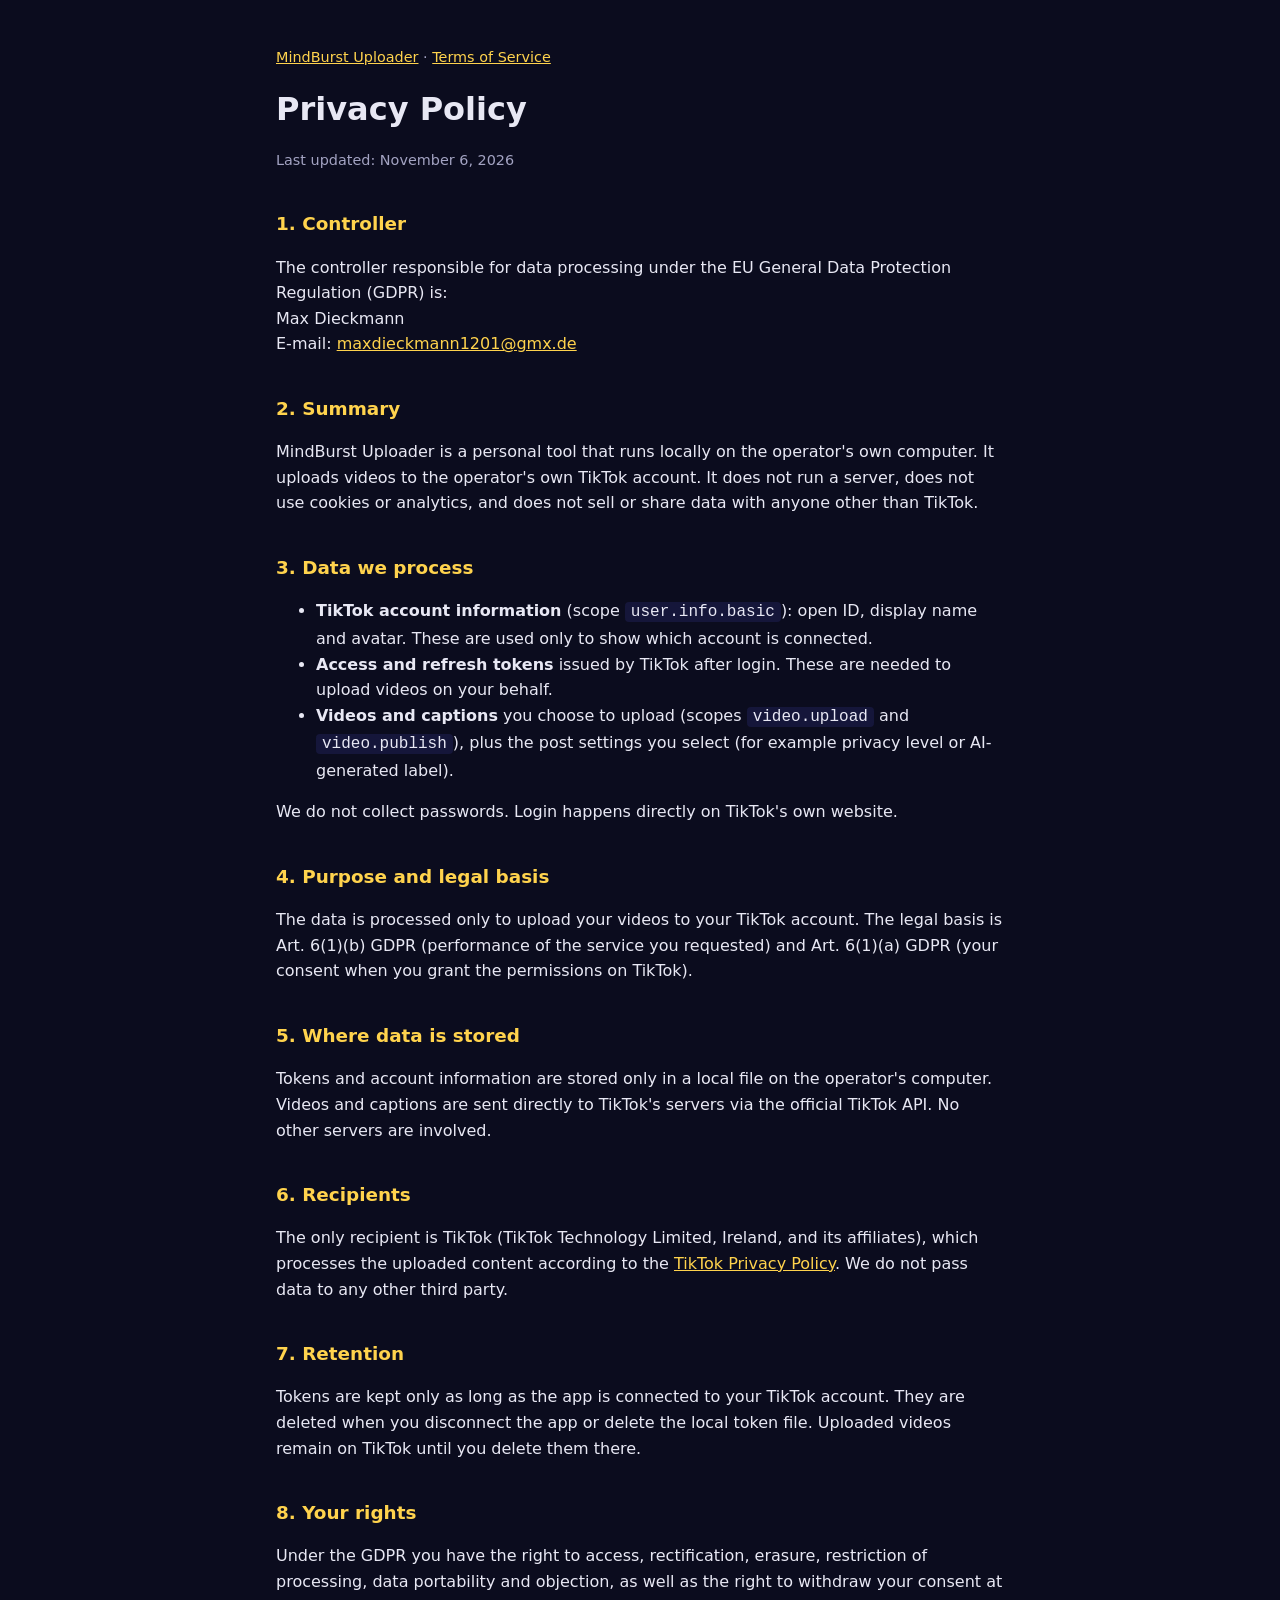
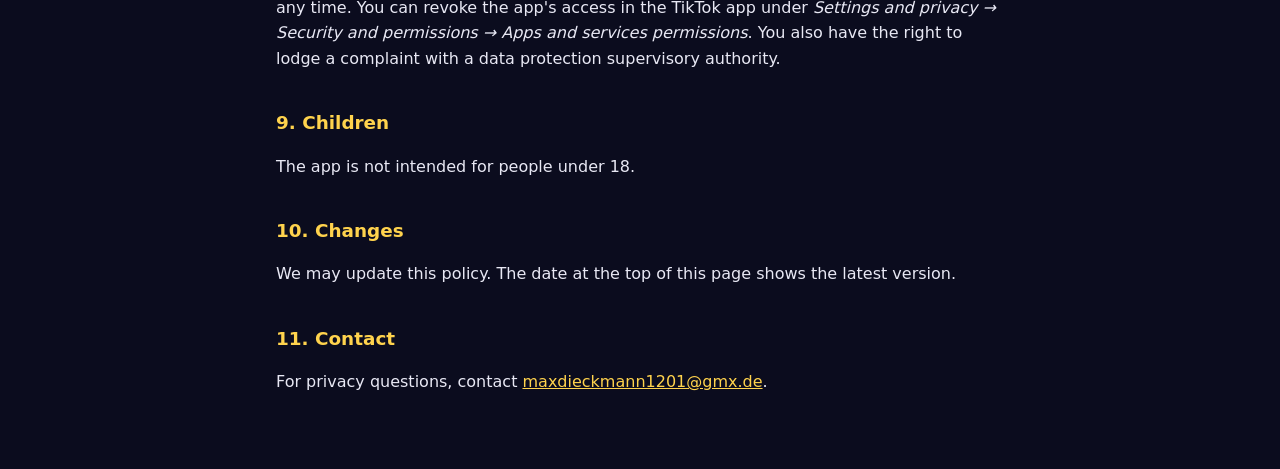
==== privacy.html @ dea6c138 "Add files via upload" ====
<!doctype html>
<html lang="en">
<head>
<meta charset="utf-8">
<meta name="viewport" content="width=device-width, initial-scale=1">
<title>Privacy Policy – MindBurst Uploader</title>
<link rel="stylesheet" href="style.css">
</head>
<body>
<main>
<p class="nav"><a href="index.html">MindBurst Uploader</a> · <a href="terms.html">Terms of Service</a></p>
<h1>Privacy Policy</h1>
<p class="meta">Last updated: November 6, 2026</p>

<h2>1. Controller</h2>
<p>The controller responsible for data processing under the EU General Data Protection Regulation (GDPR) is:<br>
Max Dieckmann<br>
E-mail: <a href="mailto:maxdieckmann1201@gmx.de">maxdieckmann1201@gmx.de</a></p>

<h2>2. Summary</h2>
<p>MindBurst Uploader is a personal tool that runs locally on the operator's own computer. It uploads videos to the operator's own TikTok account. It does not run a server, does not use cookies or analytics, and does not sell or share data with anyone other than TikTok.</p>

<h2>3. Data we process</h2>
<ul>
<li><strong>TikTok account information</strong> (scope <code>user.info.basic</code>): open ID, display name and avatar. These are used only to show which account is connected.</li>
<li><strong>Access and refresh tokens</strong> issued by TikTok after login. These are needed to upload videos on your behalf.</li>
<li><strong>Videos and captions</strong> you choose to upload (scopes <code>video.upload</code> and <code>video.publish</code>), plus the post settings you select (for example privacy level or AI-generated label).</li>
</ul>
<p>We do not collect passwords. Login happens directly on TikTok's own website.</p>

<h2>4. Purpose and legal basis</h2>
<p>The data is processed only to upload your videos to your TikTok account. The legal basis is Art. 6(1)(b) GDPR (performance of the service you requested) and Art. 6(1)(a) GDPR (your consent when you grant the permissions on TikTok).</p>

<h2>5. Where data is stored</h2>
<p>Tokens and account information are stored only in a local file on the operator's computer. Videos and captions are sent directly to TikTok's servers via the official TikTok API. No other servers are involved.</p>

<h2>6. Recipients</h2>
<p>The only recipient is TikTok (TikTok Technology Limited, Ireland, and its affiliates), which processes the uploaded content according to the <a href="https://www.tiktok.com/legal/privacy-policy-eea">TikTok Privacy Policy</a>. We do not pass data to any other third party.</p>

<h2>7. Retention</h2>
<p>Tokens are kept only as long as the app is connected to your TikTok account. They are deleted when you disconnect the app or delete the local token file. Uploaded videos remain on TikTok until you delete them there.</p>

<h2>8. Your rights</h2>
<p>Under the GDPR you have the right to access, rectification, erasure, restriction of processing, data portability and objection, as well as the right to withdraw your consent at any time. You can revoke the app's access in the TikTok app under <em>Settings and privacy → Security and permissions → Apps and services permissions</em>. You also have the right to lodge a complaint with a data protection supervisory authority.</p>

<h2>9. Children</h2>
<p>The app is not intended for people under 18.</p>

<h2>10. Changes</h2>
<p>We may update this policy. The date at the top of this page shows the latest version.</p>

<h2>11. Contact</h2>
<p>For privacy questions, contact <a href="mailto:maxdieckmann1201@gmx.de">maxdieckmann1201@gmx.de</a>.</p>
</main>
</body>
</html>
---- style.css ----
:root { --bg: #0b0c1e; --card: #15163a; --text: #e8e8f4; --muted: #a3a3c2; --accent: #ffd34d; }
* { box-sizing: border-box; }
body { margin: 0; background: var(--bg); color: var(--text); font: 16px/1.6 system-ui, -apple-system, "Segoe UI", sans-serif; }
main { max-width: 760px; margin: 0 auto; padding: 32px 16px 64px; }
h1 { font-size: 2rem; margin: 0.4em 0 0.2em; }
h2 { font-size: 1.15rem; margin-top: 2em; color: var(--accent); }
a { color: var(--accent); }
code { background: var(--card); padding: 1px 6px; border-radius: 4px; }
.meta, .nav { color: var(--muted); font-size: 0.9rem; }
.hero { text-align: center; padding-top: 48px; }
.hero img { width: 128px; height: 128px; border-radius: 28px; }
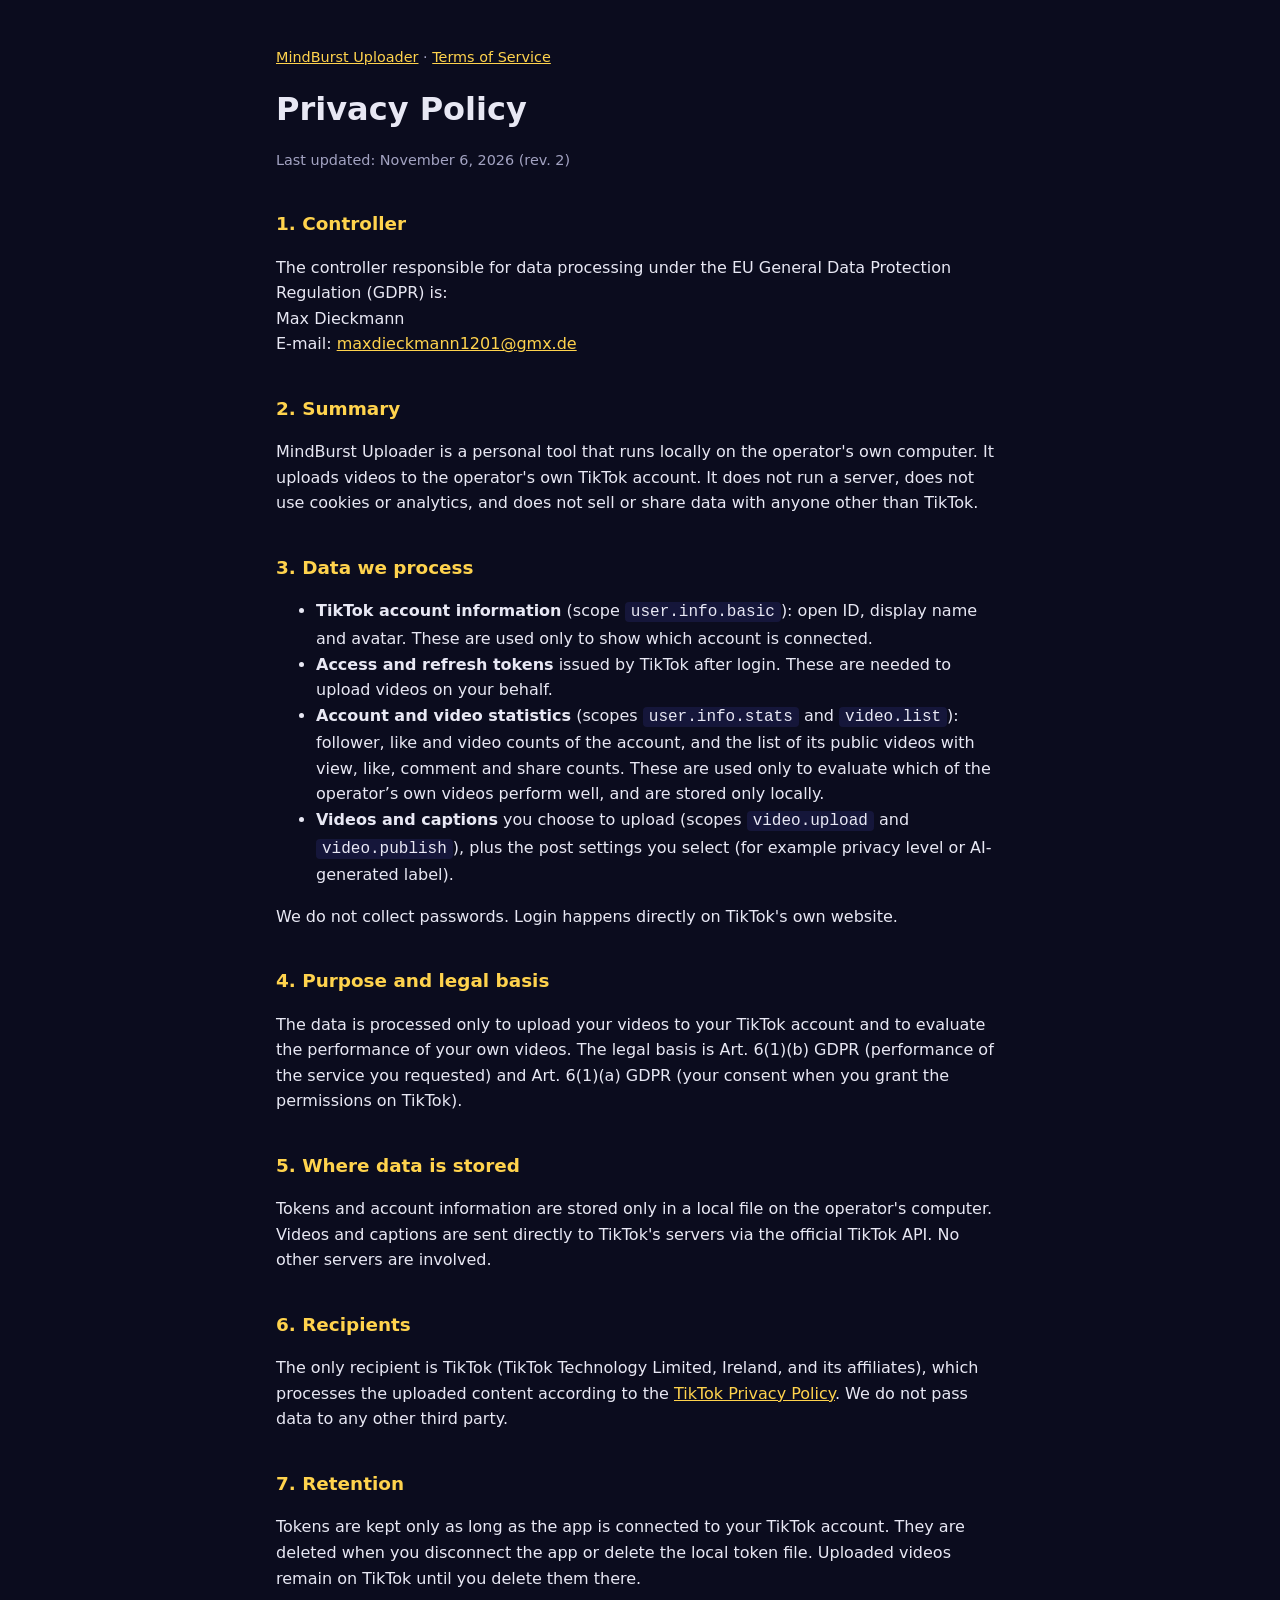
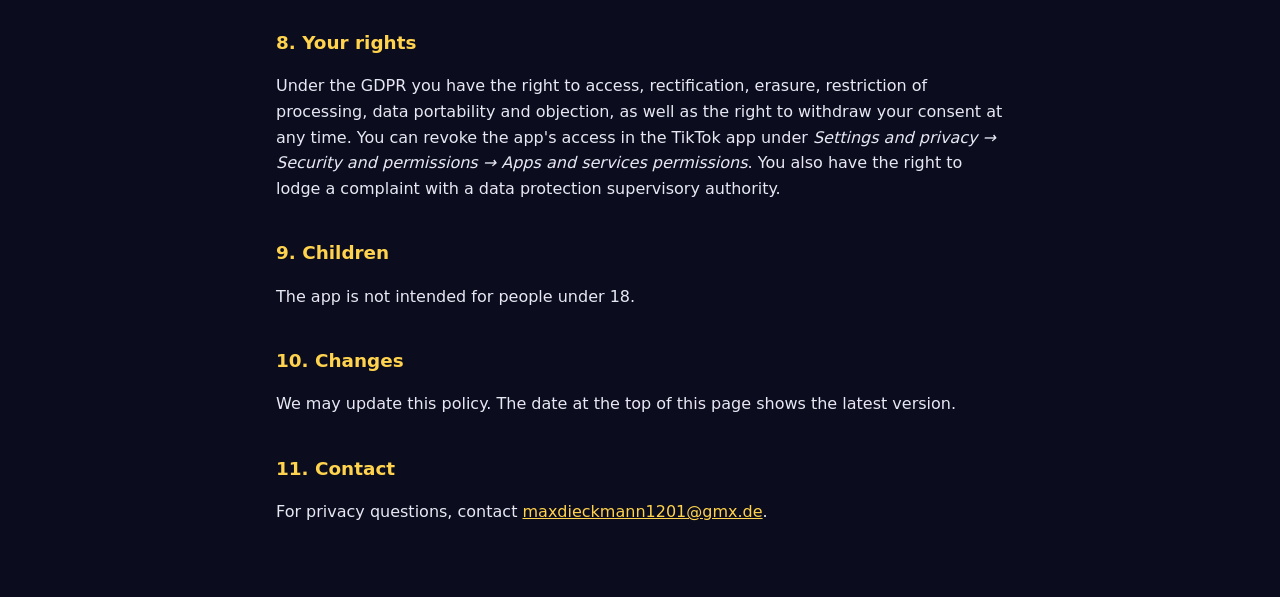
==== commit 87b78478: "Add files via upload" ====
--- a/privacy.html
+++ b/privacy.html
@@ -10,7 +10,7 @@
 <main>
 <p class="nav"><a href="index.html">MindBurst Uploader</a> · <a href="terms.html">Terms of Service</a></p>
 <h1>Privacy Policy</h1>
-<p class="meta">Last updated: November 6, 2026</p>
+<p class="meta">Last updated: November 6, 2026 (rev. 2)</p>
 
 <h2>1. Controller</h2>
 <p>The controller responsible for data processing under the EU General Data Protection Regulation (GDPR) is:<br>
@@ -24,12 +24,13 @@
 <ul>
 <li><strong>TikTok account information</strong> (scope <code>user.info.basic</code>): open ID, display name and avatar. These are used only to show which account is connected.</li>
 <li><strong>Access and refresh tokens</strong> issued by TikTok after login. These are needed to upload videos on your behalf.</li>
+<li><strong>Account and video statistics</strong> (scopes <code>user.info.stats</code> and <code>video.list</code>): follower, like and video counts of the account, and the list of its public videos with view, like, comment and share counts. These are used only to evaluate which of the operator’s own videos perform well, and are stored only locally.</li>
 <li><strong>Videos and captions</strong> you choose to upload (scopes <code>video.upload</code> and <code>video.publish</code>), plus the post settings you select (for example privacy level or AI-generated label).</li>
 </ul>
 <p>We do not collect passwords. Login happens directly on TikTok's own website.</p>
 
 <h2>4. Purpose and legal basis</h2>
-<p>The data is processed only to upload your videos to your TikTok account. The legal basis is Art. 6(1)(b) GDPR (performance of the service you requested) and Art. 6(1)(a) GDPR (your consent when you grant the permissions on TikTok).</p>
+<p>The data is processed only to upload your videos to your TikTok account and to evaluate the performance of your own videos. The legal basis is Art. 6(1)(b) GDPR (performance of the service you requested) and Art. 6(1)(a) GDPR (your consent when you grant the permissions on TikTok).</p>
 
 <h2>5. Where data is stored</h2>
 <p>Tokens and account information are stored only in a local file on the operator's computer. Videos and captions are sent directly to TikTok's servers via the official TikTok API. No other servers are involved.</p>
